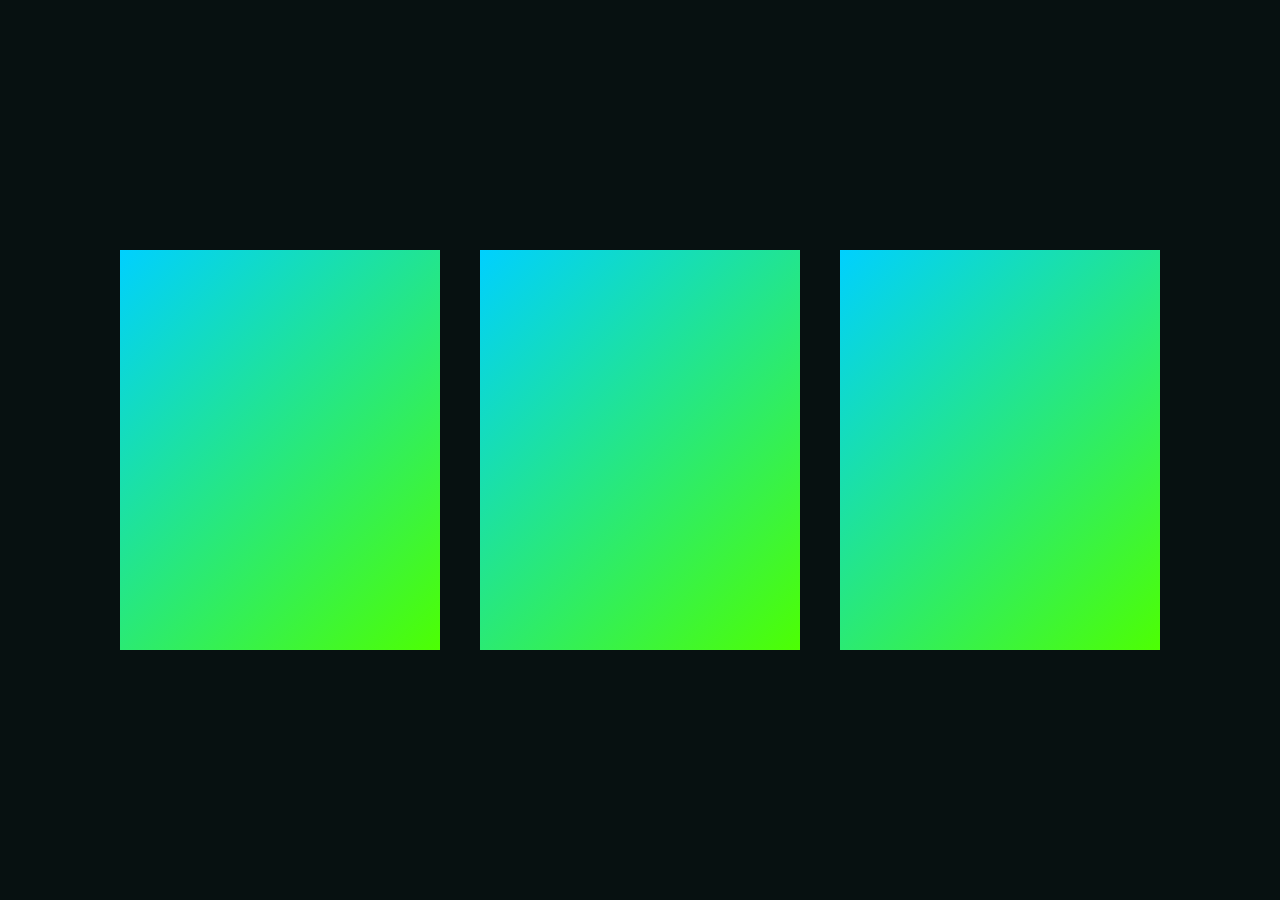
==== index.html @ 3666d9c0 "1st Commit, basic structure" ====
<!DOCTYPE html>
<html lang="en">
   <head>
      <meta charset="UTF-8">
      <meta http-equiv="X-UA-Compatible" content="IE=edge">
      <meta name="viewport" content="width=device-width, initial-scale=1.0">

      <title>Glowing Gradient Cards</title>

      <link rel="stylesheet" type="text/css" href="style.css">
   </head>
   <body>
      <div class="container">
         <div class="box">
            <b></b>
         </div>
         <div class="box">
            <b></b>
         </div>
         <div class="box">
            <b></b>
         </div>
      </div>
   </body>
</html>
---- style.css ----
@import url('https://fonts.googleapis.com/css2?family=Poppins:wght@200;300;400;500;600;700;800;900&display=swap');

* {
   margin: 0;
   padding: 0;
   box-sizing: border-box;
   font-family: 'Poppins', sans-serif;
}

body {
   display: flex;
   justify-content: center;
   align-items: center;
   min-height: 100vh;
   background: #071111;
}

.container {
   position: relative;
   display: flex;
   justify-content: space-around;
   align-items: center;
   flex-wrap: wrap;
   padding: 50px;
}

.container .box {
   position: relative;
   width: 320px;
   height: 400px;
   background: #f00;
   margin: 20px 20px;
   display: flex;
   justify-content: center;
   align-items: center;
}

.container .box::before {
   content: '';
   position: absolute;
   top: 0;
   left: 0;
   width: 100%;
   height: 100%;
   background: linear-gradient(315deg, #4dff03, #00d0ff);
}
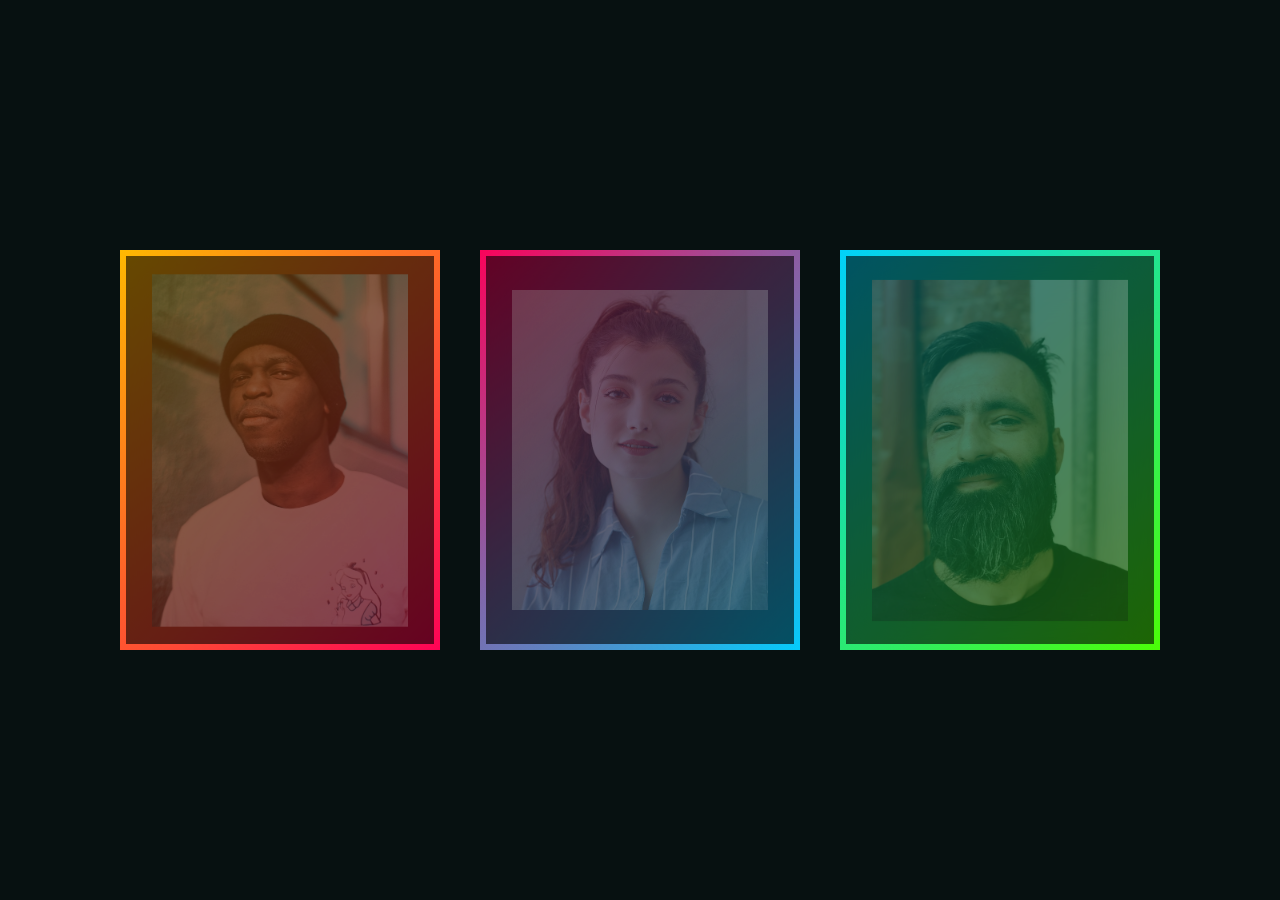
==== commit b4a6722c: "2nd Commit, animating card, lost exterior glow" ====
--- a/index.html
+++ b/index.html
@@ -7,18 +7,32 @@
 
       <title>Glowing Gradient Cards</title>
 
+      <link rel="stylesheet" href="https://cdnjs.cloudflare.com/ajax/libs/font-awesome/6.2.1/css/all.min.css" integrity="sha512-MV7K8+y+gLIBoVD59lQIYicR65iaqukzvf/nwasF0nqhPay5w/9lJmVM2hMDcnK1OnMGCdVK+iQrJ7lzPJQd1w==" crossorigin="anonymous" referrerpolicy="no-referrer" />
       <link rel="stylesheet" type="text/css" href="style.css">
    </head>
    <body>
       <div class="container">
          <div class="box">
             <b></b>
+            <img src="black_man.jpg" alt="person 1">
+            <div class="content">
+               <h2>James Skullcap</h2>
+               <span>Urbanwear CEO</span>
+               <ul class="sci">
+                  <li><a href="#"><i class="fa-brands fa-facebook-f"></i></a></li>
+                  <li><a href="#"><i class="fa-brands fa-twitter"></i></a></li>
+                  <li><a href="#"><i class="fa-brands fa-linkedin-in"></i></a></li>
+                  <li><a href="#"><i class="fa-brands fa-instagram"></i></a></li>
+               </ul>
+            </div>
          </div>
          <div class="box">
             <b></b>
+            <img src="white_woman.jpg" alt="person 2">
          </div>
          <div class="box">
             <b></b>
+            <img src="white_man.jpg" alt="person 3">
          </div>
       </div>
    </body>
--- a/style.css
+++ b/style.css
@@ -33,6 +33,7 @@
    display: flex;
    justify-content: center;
    align-items: center;
+   overflow: hidden;
 }
 
 .container .box::before {
@@ -43,4 +44,94 @@
    width: 100%;
    height: 100%;
    background: linear-gradient(315deg, #4dff03, #00d0ff);
-}+}
+
+.container .box::after {
+   content: '';
+   position: absolute;
+   top: 0;
+   left: 0;
+   width: 100%;
+   height: 100%;
+   background: linear-gradient(315deg, #4dff03, #00d0ff);
+   filter: blur(30px);
+}
+
+.container .box:nth-child(1)::before,
+.container .box:nth-child(1)::after {
+   background: linear-gradient(315deg, #ff0058, #ffbc00);
+}
+
+.container .box:nth-child(2)::before,
+.container .box:nth-child(2)::after {
+   background: linear-gradient(315deg, #00d0ff, #ff0058);
+}
+
+.container .box b {
+   position: absolute;
+   inset: 6px;
+   background: rgba(0, 0, 0, 0.6);
+   z-index: 2;
+}
+
+.container .box img {
+   position: absolute;
+   z-index: 4;
+   scale: 0.4;
+   opacity: 0.25;
+   transition: all 0.5s ease;
+}
+
+.container .box:hover img {
+   scale: 0.25;
+   opacity: 0.95;
+   transform: translateY(-170px);
+}
+
+.container .box .content {
+   position: absolute;
+   display: flex;
+   flex-direction: column;
+   justify-content: center;
+   align-items: center;
+   text-align: center;
+   z-index: 4;
+   width: 80%;
+   opacity: 0;
+   color: #fff;
+   transition: all 0.5s ease;
+}
+
+.container .box:hover .content {
+   opacity: 1;
+   transform: translateY(130px);
+}
+
+.container .box .content span {
+   font-size: 1.25rem;
+   line-height: 1rem;
+   font-weight: 400;
+   margin-bottom: .75rem;
+}
+
+.container .box .content ul {
+   width: 75%;
+   display: flex;
+   justify-content: space-evenly;
+   align-items: center;
+   list-style-type: none;
+}
+
+.container .box .content ul li i {
+   color: lightgray;
+}
+
+/* .container .box b::before {
+   content: '';
+   position: absolute;
+   inset: 6px;
+   width: calc(100% - 12px);
+   height: calc(100% - 12px);
+   background: rgb(0, 0, 0);
+   z-index: 4;
+} */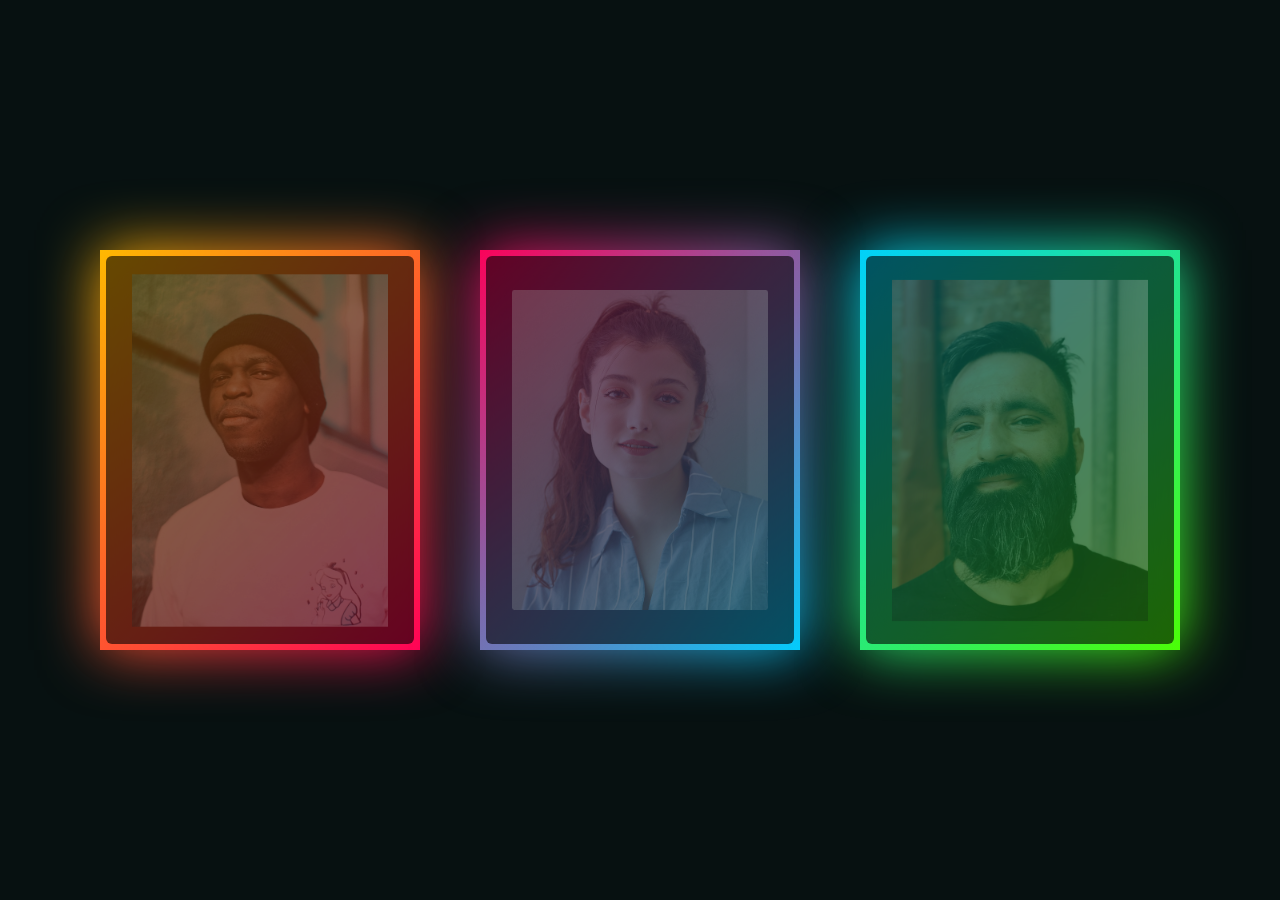
==== commit 2a366970: "3rd Commit, basics finished, border-radi issues" ====
--- a/index.html
+++ b/index.html
@@ -12,7 +12,7 @@
    </head>
    <body>
       <div class="container">
-         <div class="box">
+         <div class="card">
             <b></b>
             <img src="black_man.jpg" alt="person 1">
             <div class="content">
@@ -26,13 +26,33 @@
                </ul>
             </div>
          </div>
-         <div class="box">
+         <div class="card">
             <b></b>
-            <img src="white_woman.jpg" alt="person 2">
+            <img src="white_woman.jpg" alt="person 2" class="rounded">
+            <div class="content">
+               <h2>Emma Ponytail</h2>
+               <span>Social Media Strategist</span>
+               <ul class="sci">
+                  <li><a href="#"><i class="fa-brands fa-facebook-f"></i></a></li>
+                  <li><a href="#"><i class="fa-brands fa-twitter"></i></a></li>
+                  <li><a href="#"><i class="fa-brands fa-linkedin-in"></i></a></li>
+                  <li><a href="#"><i class="fa-brands fa-instagram"></i></a></li>
+               </ul>
+            </div>
          </div>
-         <div class="box">
+         <div class="card">
             <b></b>
             <img src="white_man.jpg" alt="person 3">
+            <div class="content">
+               <h2>Ed Bigbeard</h2>
+               <span>Lumberman / Bartender</span>
+               <ul class="sci">
+                  <li><a href="#"><i class="fa-brands fa-facebook-f"></i></a></li>
+                  <li><a href="#"><i class="fa-brands fa-twitter"></i></a></li>
+                  <li><a href="#"><i class="fa-brands fa-linkedin-in"></i></a></li>
+                  <li><a href="#"><i class="fa-brands fa-instagram"></i></a></li>
+               </ul>
+            </div>
          </div>
       </div>
    </body>
--- a/style.css
+++ b/style.css
@@ -18,63 +18,67 @@
 .container {
    position: relative;
    display: flex;
-   justify-content: space-around;
+   justify-content: space-evenly;
    align-items: center;
    flex-wrap: wrap;
-   padding: 50px;
+   padding: 20px;
 }
 
-.container .box {
+.container .card {
    position: relative;
    width: 320px;
    height: 400px;
-   background: #f00;
-   margin: 20px 20px;
+   background: #ff0058;
+   margin: 40px 30px;
    display: flex;
    justify-content: center;
    align-items: center;
-   overflow: hidden;
+   border-radius: 4px;
 }
 
-.container .box::before {
+.container .card::before {
    content: '';
    position: absolute;
    top: 0;
    left: 0;
    width: 100%;
    height: 100%;
-   background: linear-gradient(315deg, #4dff03, #00d0ff);
 }
 
-.container .box::after {
+.container .card::after {
    content: '';
    position: absolute;
    top: 0;
    left: 0;
    width: 100%;
    height: 100%;
-   background: linear-gradient(315deg, #4dff03, #00d0ff);
    filter: blur(30px);
 }
 
-.container .box:nth-child(1)::before,
-.container .box:nth-child(1)::after {
+.container .card:nth-child(1)::before,
+.container .card:nth-child(1)::after {
    background: linear-gradient(315deg, #ff0058, #ffbc00);
 }
 
-.container .box:nth-child(2)::before,
-.container .box:nth-child(2)::after {
+.container .card:nth-child(2)::before,
+.container .card:nth-child(2)::after {
    background: linear-gradient(315deg, #00d0ff, #ff0058);
 }
 
-.container .box b {
+.container .card:nth-child(3)::before,
+.container .card:nth-child(3)::after {
+   background: linear-gradient(315deg, #4dff03, #00d0ff);
+}
+
+.container .card b {
    position: absolute;
    inset: 6px;
    background: rgba(0, 0, 0, 0.6);
    z-index: 2;
+   border-radius: 6px;
 }
 
-.container .box img {
+.container .card img {
    position: absolute;
    z-index: 4;
    scale: 0.4;
@@ -82,13 +86,17 @@
    transition: all 0.5s ease;
 }
 
-.container .box:hover img {
+.container .card img.rounded {
+   border-radius: 6px;
+}
+
+.container .card:hover img {
    scale: 0.25;
    opacity: 0.95;
    transform: translateY(-170px);
 }
 
-.container .box .content {
+.container .card .content {
    position: absolute;
    display: flex;
    flex-direction: column;
@@ -102,19 +110,19 @@
    transition: all 0.5s ease;
 }
 
-.container .box:hover .content {
+.container .card:hover .content {
    opacity: 1;
    transform: translateY(130px);
 }
 
-.container .box .content span {
+.container .card .content span {
    font-size: 1.25rem;
    line-height: 1rem;
    font-weight: 400;
    margin-bottom: .75rem;
 }
 
-.container .box .content ul {
+.container .card .content ul {
    width: 75%;
    display: flex;
    justify-content: space-evenly;
@@ -122,16 +130,10 @@
    list-style-type: none;
 }
 
-.container .box .content ul li i {
+.container .card .content ul li i {
    color: lightgray;
 }
 
-/* .container .box b::before {
-   content: '';
-   position: absolute;
-   inset: 6px;
-   width: calc(100% - 12px);
-   height: calc(100% - 12px);
-   background: rgb(0, 0, 0);
-   z-index: 4;
-} */+.container .card .content ul li i:hover {
+   color: rgb(96, 96, 96);
+}
